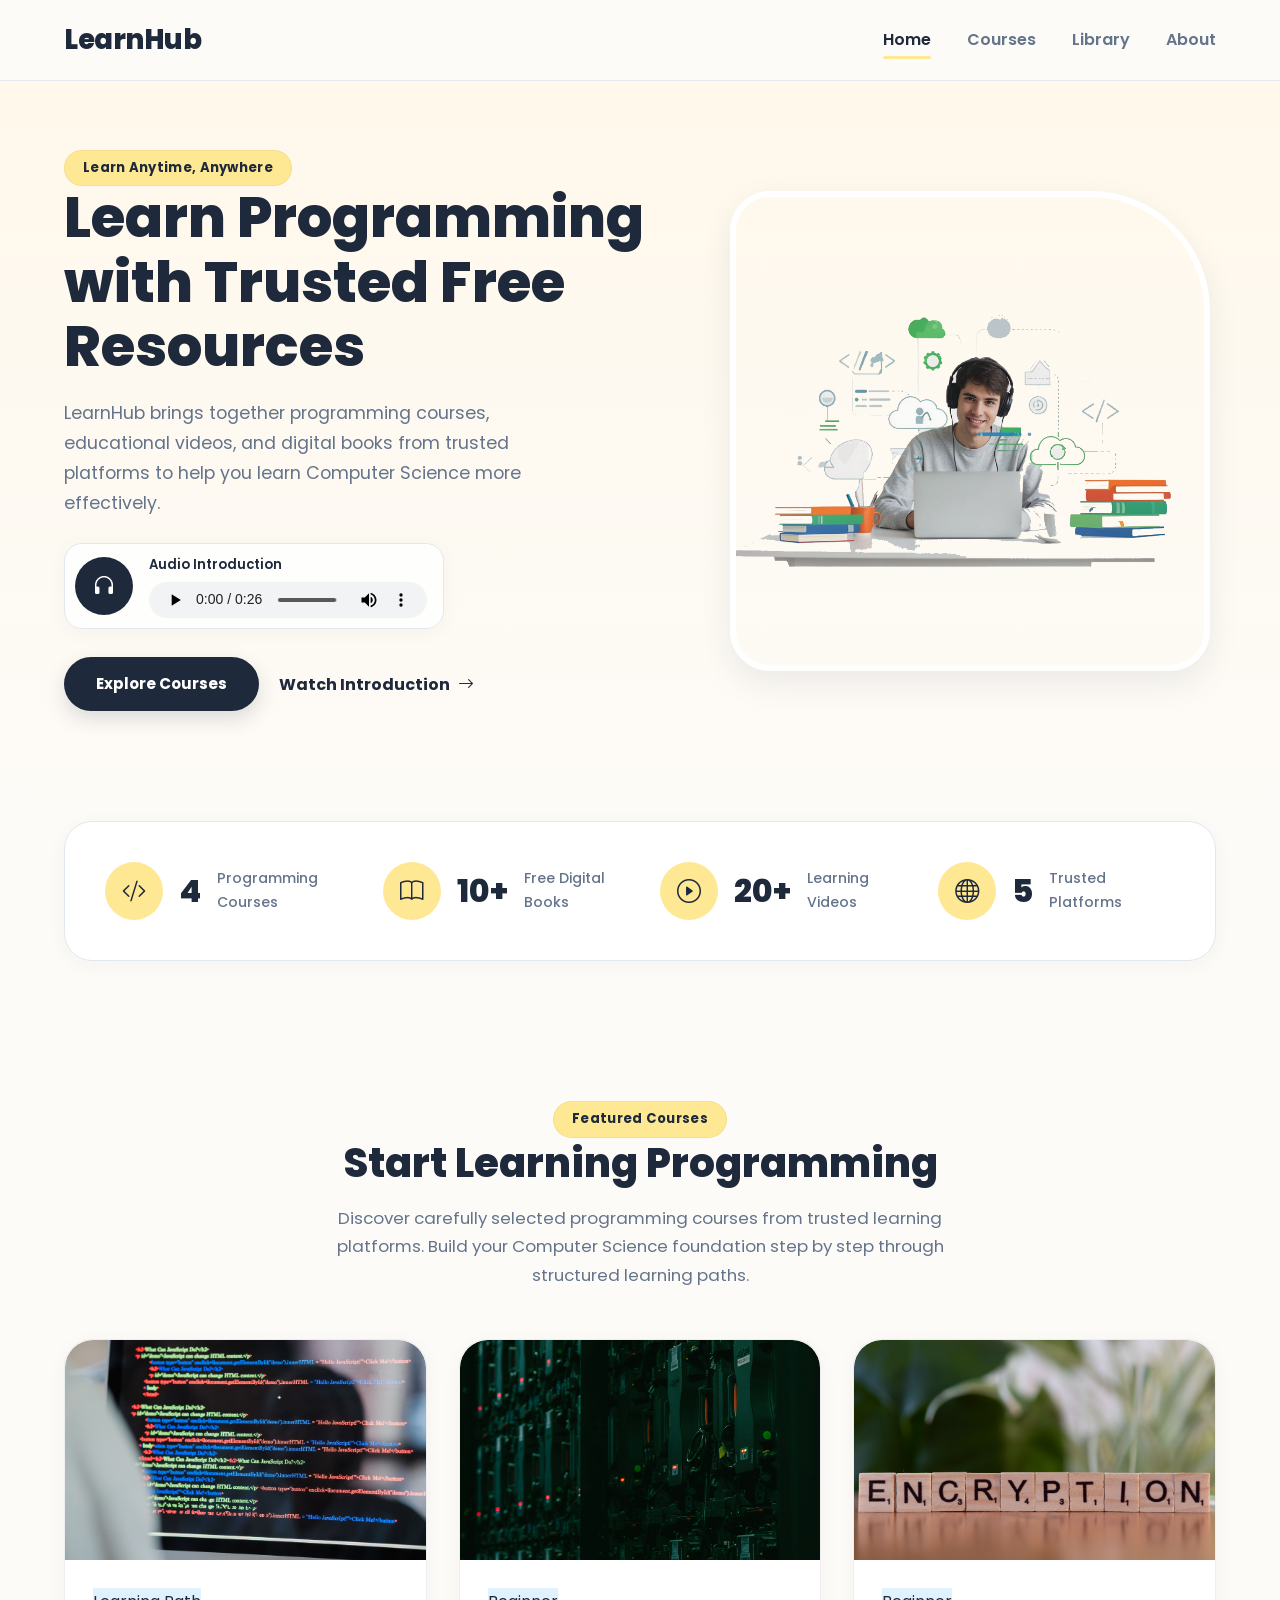
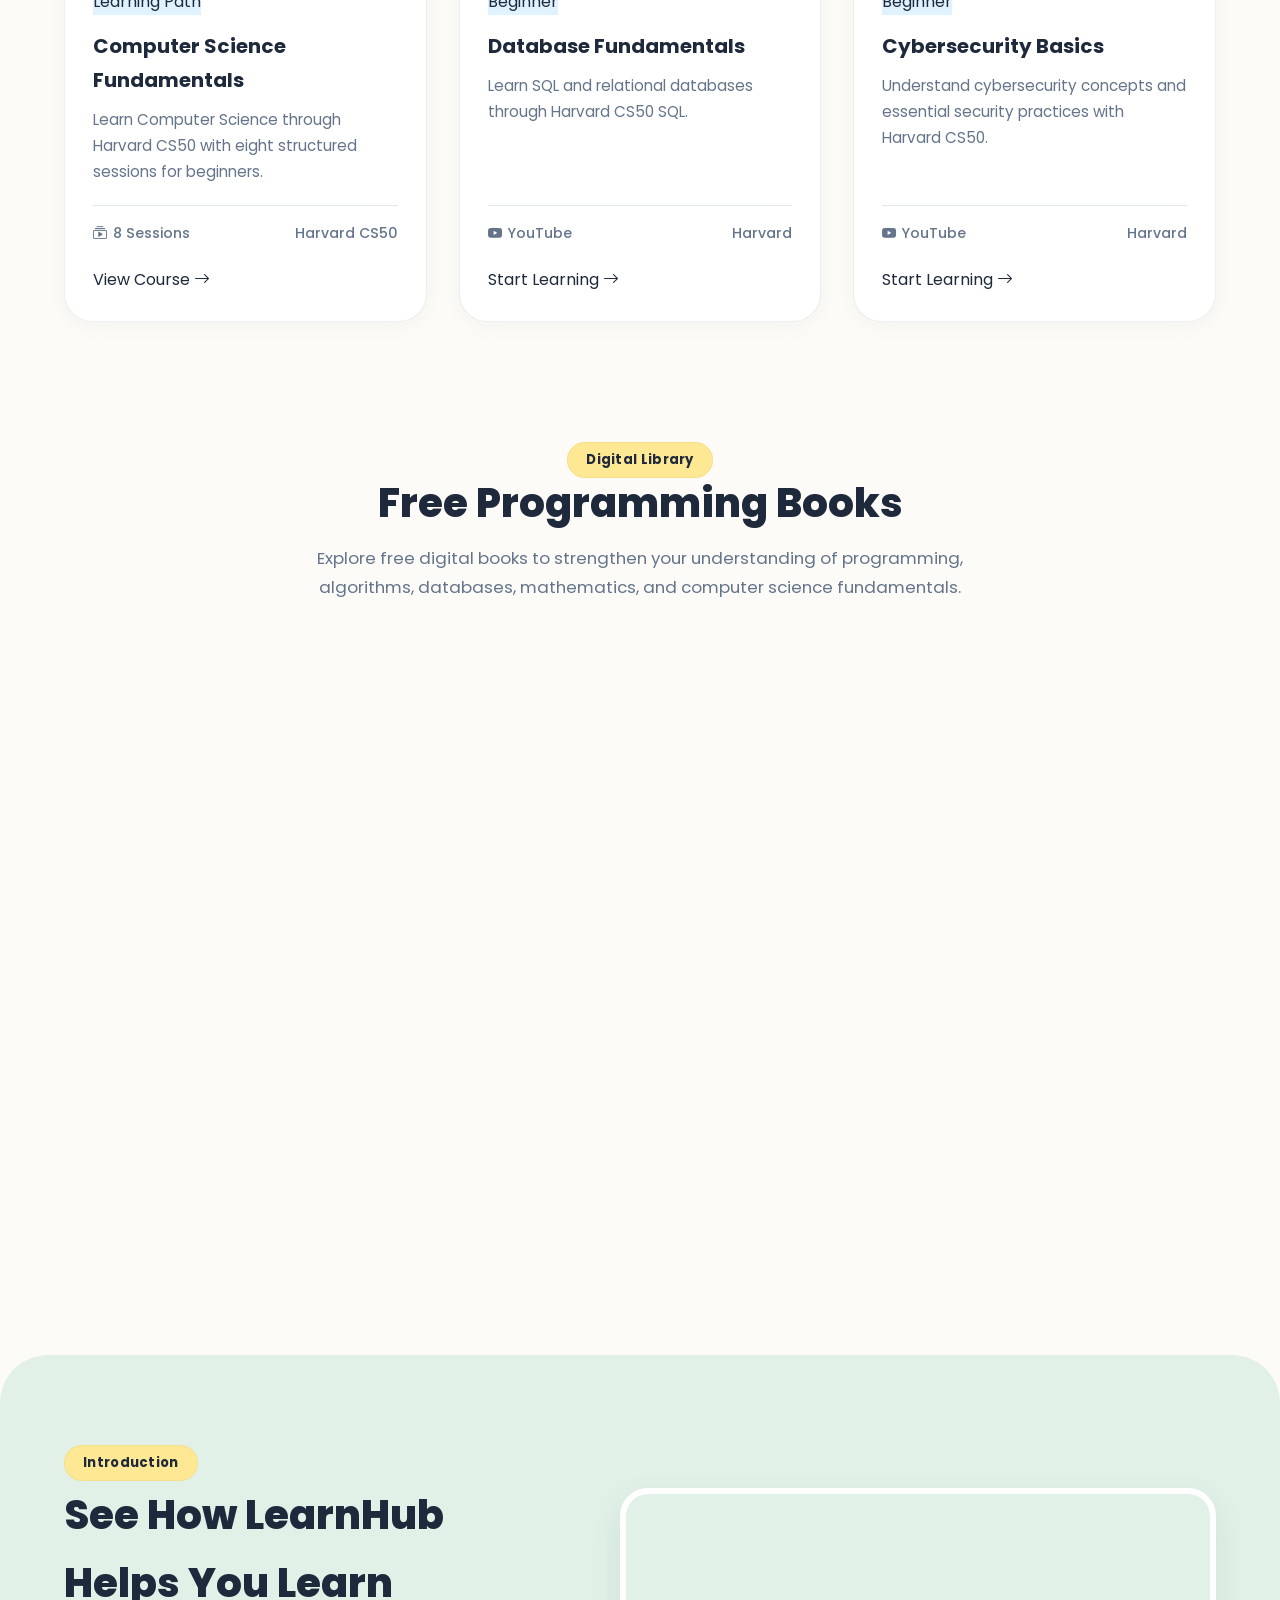
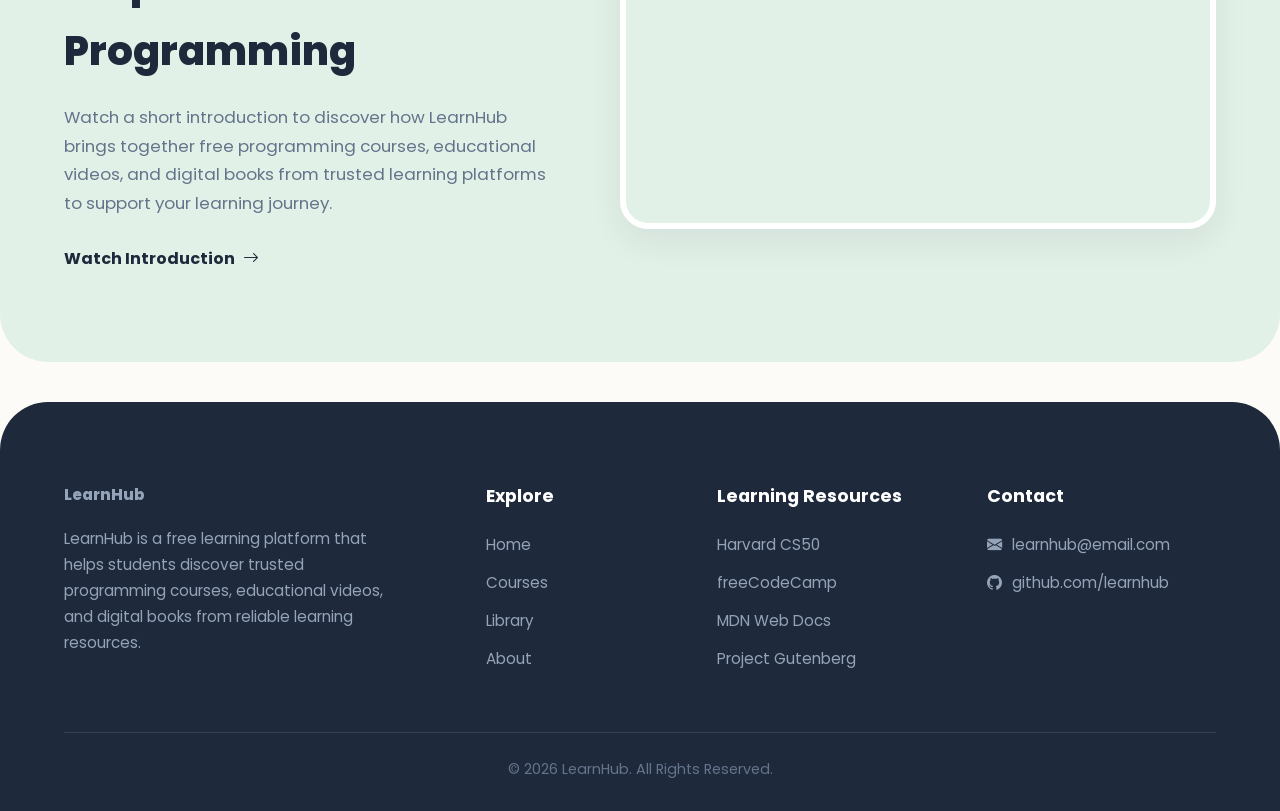
==== index.html @ 51d88cb7 "Add files via upload" ====
<!doctype html>
<html lang="en">
  <head>
    <meta charset="UTF-8" />

    <meta name="viewport" content="width=device-width, initial-scale=1.0" />

    <title>LearnHub | Free Programming Learning Platform</title>

    <link rel="preconnect" href="https://fonts.googleapis.com" />

    <link rel="preconnect" href="https://fonts.gstatic.com" crossorigin />

    <link
      href="https://fonts.googleapis.com/css2?family=Poppins:wght@300;400;500;600;700;800&display=swap"
      rel="stylesheet"
    />

    <link
      rel="stylesheet"
      href="https://cdn.jsdelivr.net/npm/bootstrap-icons@1.13.1/font/bootstrap-icons.min.css"
    />

    <link rel="stylesheet" href="styles.css" />
  </head>

  <body>
    <header>
      <nav class="navbar">
        <div class="container">
          <a href="index.html" class="logo"> LearnHub </a>

          <ul class="nav-links">
            <li>
              <a href="index.html" class="active">Home</a>
            </li>

            <li>
              <a href="courses.html">Courses</a>
            </li>

            <li>
              <a href="library.html">Library</a>
            </li>

            <li>
              <a href="about.html">About</a>
            </li>
          </ul>

          <button class="menu-toggle" aria-label="Open Menu">
            <i class="bi bi-list"></i>
          </button>
        </div>
      </nav>
    </header>

    <main>
      <!-- Hero -->
<section class="hero">
        <div class="container">
          <div class="hero-content">
            <div class="hero-text">
              <span class="hero-tag"> Learn Anytime, Anywhere </span>

              <h1>Learn Programming with Trusted Free Resources</h1>

              <p>
                LearnHub brings together programming courses, educational
                videos, and digital books from trusted platforms to help you
                learn Computer Science more effectively.
              </p>
      <!-- Audio -->
<div class="hero-audio" aria-label="LearnHub audio introduction">
                <div class="hero-audio-icon" aria-hidden="true">
                  <i class="bi bi-headphones"></i>
                </div>

                <div class="hero-audio-content">
                  <span class="hero-audio-label">Audio Introduction</span>
                  <audio
                    id="learnhub-audio"
                    controls
                    autoplay
                    preload="auto"
                    aria-label="LearnHub audio introduction"
                  >
                    <source
                      src="assets/audio/learnhub-intro.mp3"
                      type="audio/mpeg"
                    />
                    Your browser does not support the audio element.
                  </audio>
                </div>
              </div>

              <div class="hero-buttons">
                <a href="courses.html" class="btn btn-primary">
                  Explore Courses
                </a>

                <a href="#intro-video" class="link">
                  Watch Introduction

                  <i class="bi bi-arrow-right"></i>
                </a>
              </div>
            </div>

            <div class="hero-image">
              <img
                src="assets/images/hero.png"
                alt="Programming Learning Illustration"
              />
            </div>
          </div>
        </div>
      </section>
      <!-- Statistics -->
<section class="statistics">
        <div class="container">
          <div class="stats-container">
            <div class="stat-item">
              <i class="bi bi-code-slash"></i>

              <h3>4</h3>

              <p>Programming Courses</p>
            </div>

            <div class="stat-item">
              <i class="bi bi-book"></i>

              <h3>10+</h3>

              <p>Free Digital Books</p>
            </div>

            <div class="stat-item">
              <i class="bi bi-play-circle"></i>

              <h3>20+</h3>

              <p>Learning Videos</p>
            </div>

            <div class="stat-item">
              <i class="bi bi-globe"></i>

              <h3>5</h3>

              <p>Trusted Platforms</p>
            </div>
          </div>
        </div>
      </section>
      <!-- Courses -->
<section class="courses">
        <div class="container">
          <div class="section-title">
            <span class="section-tag"> Featured Courses </span>

            <h2>Start Learning Programming</h2>

            <p>
              Discover carefully selected programming courses from trusted
              learning platforms. Build your Computer Science foundation step by
              step through structured learning paths.
            </p>
          </div>

          <div class="course-container">
            <article class="course-card">
              <img
                src="assets/images/computer science.jpg"
                alt="Computer Science"
              />

              <div class="course-content">
                <span class="course-level"> Learning Path </span>

                <h3>Computer Science Fundamentals</h3>

                <p>
                  Learn Computer Science through Harvard CS50 with eight
                  structured sessions for beginners.
                </p>

                <div class="course-info">
                  <span>
                    <i class="bi bi-collection-play"></i>

                    8 Sessions
                  </span>

                  <span> Harvard CS50 </span>
                </div>

                <a href="course-detail.html" class="course-link">
                  View Course

                  <i class="bi bi-arrow-right"></i>
                </a>
              </div>
            </article>

            <article class="course-card">
              <img src="assets/images/data.jpg" alt="Database Fundamentals" />

              <div class="course-content">
                <span class="course-level"> Beginner </span>

                <h3>Database Fundamentals</h3>

                <p>
                  Learn SQL and relational databases through Harvard CS50 SQL.
                </p>

                <div class="course-info">
                  <span>
                    <i class="bi bi-youtube"></i>

                    YouTube
                  </span>

                  <span> Harvard </span>
                </div>

                <a
                  href="https://youtu.be/WXk7yDqsKxs"
                  target="_blank"
                  class="course-link"
                >
                  Start Learning

                  <i class="bi bi-arrow-right"></i>
                </a>
              </div>
            </article>

            <article class="course-card">
              <img src="assets/images/cybersecurity.jpg" alt="Cybersecurity" />

              <div class="course-content">
                <span class="course-level"> Beginner </span>

                <h3>Cybersecurity Basics</h3>

                <p>
                  Understand cybersecurity concepts and essential security
                  practices with Harvard CS50.
                </p>

                <div class="course-info">
                  <span>
                    <i class="bi bi-youtube"></i>

                    YouTube
                  </span>

                  <span> Harvard </span>
                </div>

                <a
                  href="https://youtu.be/9HOpanT0GRs"
                  target="_blank"
                  class="course-link"
                >
                  Start Learning

                  <i class="bi bi-arrow-right"></i>
                </a>
              </div>
            </article>
          </div>
        </div>
      </section>
      <!-- Library -->
<section class="library">
        <div class="container">
          <div class="section-title">
            <span class="section-tag"> Digital Library </span>

            <h2>Free Programming Books</h2>

            <p>
              Explore free digital books to strengthen your understanding of
              programming, algorithms, databases, mathematics, and computer
              science fundamentals.
            </p>
          </div>

          <div class="book-container">
            <article class="book-card">
              <img
                src="assets/images/book-calculus.png"
                alt="Calculus Made Easy"
              />

              <div class="book-content">
                <span class="book-category"> Mathematics </span>

                <h3>Calculus Made Easy</h3>

                <p>
                  A beginner-friendly introduction to calculus written in a
                  simple and practical style.
                </p>

                <a href="book-detail.html" class="book-link">
                  Read Book

                  <i class="bi bi-arrow-right"></i>
                </a>
              </div>
            </article>

            <article class="book-card">
              <img
                src="assets/images/book-allenB.png"
                alt="Python Crash Course"
              />

              <div class="book-content">
                <span class="book-category"> Programming </span>

                <h3>Python Crash Course</h3>

                <p>
                  Learn Python programming from the basics with practical
                  exercises and projects.
                </p>

                <a href="book-detail.html" class="book-link">
                  Read Book

                  <i class="bi bi-arrow-right"></i>
                </a>
              </div>
            </article>

            <article class="book-card">
              <img
                src="assets/images/book-allenB.png"
                alt="Introduction to Algorithms"
              />

              <div class="book-content">
                <span class="book-category"> Algorithms </span>

                <h3>Introduction to Algorithms</h3>

                <p>
                  Learn fundamental algorithms and data structures used in
                  modern software development.
                </p>

                <a href="book-detail.html" class="book-link">
                  Read Book

                  <i class="bi bi-arrow-right"></i>
                </a>
              </div>
            </article>

            <article class="book-card">
              <img src="assets/images/book-allenB.png" alt="SQL Guide" />

              <div class="book-content">
                <span class="book-category"> Database </span>

                <h3>SQL Guide</h3>

                <p>
                  Master SQL queries and relational database concepts through
                  practical examples.
                </p>

                <a href="book-detail.html" class="book-link">
                  Read Book

                  <i class="bi bi-arrow-right"></i>
                </a>
              </div>
            </article>
          </div>
        </div>
      </section>
      <!-- Video -->
<section class="intro-video" id="intro-video">
        <div class="container">
          <div class="intro-content">
            <div class="intro-text">
              <span class="section-tag"> Introduction </span>

              <h2>See How LearnHub Helps You Learn Programming</h2>

              <p>
                Watch a short introduction to discover how LearnHub brings
                together free programming courses, educational videos, and
                digital books from trusted learning platforms to support your
                learning journey.
              </p>

              <a
                href="https://www.youtube.com/watch?v=UuIEbpQms8o"
                target="_blank"
                class="link"
              >
                Watch Introduction

                <i class="bi bi-arrow-right"></i>
              </a>
            </div>

            <div class="intro-player">
              <iframe
                src="https://www.youtube.com/embed/UuIEbpQms8o"
                title="LearnHub Introduction"
                loading="lazy"
                allow="
                  accelerometer;
                  autoplay;
                  clipboard-write;
                  encrypted-media;
                  gyroscope;
                  picture-in-picture;
                  web-share;
                "
                allowfullscreen
              >
              </iframe>
            </div>
          </div>
        </div>
      </section>
    </main>

    <footer class="footer">
      <div class="container">
        <div class="footer-container">
          <div class="footer-column">
            <a href="index.html" class="footer-logo"> LearnHub </a>

            <p>
              LearnHub is a free learning platform that helps students discover
              trusted programming courses, educational videos, and digital books
              from reliable learning resources.
            </p>
          </div>

          <div class="footer-column">
            <h3>Explore</h3>

            <ul>
              <li>
                <a href="index.html">Home</a>
              </li>

              <li>
                <a href="courses.html">Courses</a>
              </li>

              <li>
                <a href="library.html">Library</a>
              </li>

              <li>
                <a href="about.html">About</a>
              </li>
            </ul>
          </div>

          <div class="footer-column">
            <h3>Learning Resources</h3>

            <ul>
              <li>
                <a href="https://cs50.harvard.edu/" target="_blank">
                  Harvard CS50
                </a>
              </li>

              <li>
                <a href="https://www.freecodecamp.org/" target="_blank">
                  freeCodeCamp
                </a>
              </li>

              <li>
                <a href="https://developer.mozilla.org/" target="_blank">
                  MDN Web Docs
                </a>
              </li>

              <li>
                <a href="https://www.gutenberg.org/" target="_blank">
                  Project Gutenberg
                </a>
              </li>
            </ul>
          </div>

          <div class="footer-column">
            <h3>Contact</h3>

            <ul>
              <li>
                <i class="bi bi-envelope-fill"></i>

                learnhub@email.com
              </li>

              <li>
                <i class="bi bi-github"></i>

                github.com/learnhub
              </li>
            </ul>
          </div>
        </div>

        <div class="footer-bottom">
          <p>© 2026 LearnHub. All Rights Reserved.</p>
        </div>
      </div>
    </footer>

    <script src="script.js"></script>
  </body>
</html>
---- styles.css ----
/* Variables */
:root {
  /* Colors */
  --primary: #ffe893; 
  --primary-hover: #ffd84d;
  --secondary: #1e293b; 
  --accent-mint: #e2f1e7; 
  --accent-cream: #fff8eb; 
  --accent-blue: #e0f2fe; 
  --accent-purple: #f3e8ff; 

  --background: #fdfbf7; 
  --surface: #ffffff;

  --text: #1e293b;
  --text-light: #64748b;

  --border: #e2e8f0;
  --border-card: rgba(30, 41, 59, 0.08);

  --radius-lg: 28px;
  --radius-md: 18px;
  --radius-sm: 12px;
  --radius-pill: 999px;

  --shadow-sm: 0 4px 20px rgba(30, 41, 59, 0.04);
  --shadow-md: 0 12px 32px rgba(30, 41, 59, 0.08);
  --shadow-hover: 0 20px 40px rgba(30, 41, 59, 0.12);

  --transition: all 0.3s cubic-bezier(0.4, 0, 0.2, 1);
}

/* Base styles */
* {
  margin: 0;
  padding: 0;
  box-sizing: border-box;
}

html {
  scroll-behavior: smooth;
  scroll-padding-top: 100px;
}

body {
  font-family: "Poppins", sans-serif;
  background: var(--background);
  color: var(--text);
  line-height: 1.7;
}

img {
  display: block;
  width: 100%;
  object-fit: cover;
  user-select: none;
  -webkit-user-drag: none;
}

a {
  color: inherit;
  text-decoration: none;
}

ul {
  list-style: none;
}

button {
  border: none;
  background: none;
  cursor: pointer;
  font: inherit;
}

.container {
  width: min(1200px, 90%);
  margin: auto;
}

section {
  padding: 80px 0;
}

/* Typography */
.hero-tag,
.section-tag,
.course-badge,
.book-category,
.book-source {
  display: inline-flex;
  align-items: center;
  padding: 6px 18px;
  border-radius: var(--radius-pill);
  background: var(--primary);
  color: var(--secondary);
  font-size: 0.82rem;
  font-weight: 700;
  letter-spacing: 0.3px;
  border: 1px solid rgba(0, 0, 0, 0.04);
}

.section-title {
  max-width: 680px;
  margin: 0 auto 50px;
  text-align: center;
}

.section-title h1,
.section-title h2 {
  margin-bottom: 16px;
  font-size: 2.5rem;
  font-weight: 800;
  line-height: 1.25;
  color: var(--secondary);
}

.section-title p {
  color: var(--text-light);
  font-size: 1.05rem;
}

/* Buttons */
.btn {
  display: inline-flex;
  align-items: center;
  justify-content: center;
  gap: 10px;
  padding: 14px 32px;
  border-radius: var(--radius-pill);
  font-weight: 700;
  font-size: 0.95rem;
  transition: var(--transition);
}

.btn-primary {
  background: var(--secondary);
  color: #fff;
  box-shadow: 0 8px 20px rgba(30, 41, 59, 0.15);
}

.btn-primary:hover {
  background: #0f172a;
  transform: translateY(-3px);
  box-shadow: 0 12px 25px rgba(30, 41, 59, 0.25);
}

.btn-outline {
  background: var(--surface);
  color: var(--secondary);
  border: 2px solid var(--border);
  box-shadow: var(--shadow-sm);
}

.btn-outline:hover {
  border-color: var(--secondary);
  background: var(--secondary);
  color: #fff;
  transform: translateY(-3px);
}

.link {
  display: inline-flex;
  align-items: center;
  gap: 8px;
  color: var(--secondary);
  font-weight: 700;
  transition: var(--transition);
}

.link:hover {
  gap: 12px;
}

/* Navbar */
.navbar {
  position: fixed;
  top: 0;
  left: 0;
  width: 100%;
  z-index: 99999;
  background: rgba(253, 251, 247, 0.9);
  backdrop-filter: blur(16px);
  -webkit-backdrop-filter: blur(16px);
  border-bottom: 1px solid var(--border);
  transition: var(--transition);
}

.navbar .container {
  display: flex;
  justify-content: space-between;
  align-items: center;
  min-height: 80px;
}

.logo {
  font-size: 1.7rem;
  font-weight: 800;
  color: var(--secondary);
  letter-spacing: -0.5px;
}

.nav-links {
  display: flex;
  align-items: center;
  gap: 36px;
}

.nav-links a {
  position: relative;
  color: var(--text-light);
  font-weight: 600;
  padding: 8px 0;
  transition: var(--transition);
}

.nav-links a:hover,
.nav-links a.active {
  color: var(--secondary);
}

.nav-links a::after {
  content: "";
  position: absolute;
  left: 50%;
  bottom: 0;
  width: 0;
  height: 3px;
  border-radius: var(--radius-pill);
  background: var(--primary);
  transition: var(--transition);
  transform: translateX(-50%);
}

.nav-links a:hover::after,
.nav-links a.active::after {
  width: 100%;
}

.menu-toggle {
  display: none;
  font-size: 1.8rem;
  color: var(--secondary);
}

/* Header space */
main {
  margin-top: 80px;
}

/* Page header */
.page-header {
  padding: 80px 0 40px;
  text-align: center;
  background: linear-gradient(
    180deg,
    var(--accent-cream) 0%,
    var(--background) 100%
  );
}

.page-header h1 {
  font-size: 2.8rem;
  font-weight: 800;
  color: var(--secondary);
  margin-bottom: 16px;
}

.page-header p {
  max-width: 680px;
  margin: 0 auto;
  color: var(--text-light);
  font-size: 1.05rem;
}

/* Search */
.course-search,
.library-search {
  padding: 0 0 40px;
}

.search-box {
  max-width: 580px;
  margin: 0 auto;
  display: flex;
  align-items: center;
  gap: 14px;
  background: var(--surface);
  padding: 12px 24px;
  border-radius: var(--radius-pill);
  border: 2px solid var(--border);
  box-shadow: var(--shadow-sm);
  transition: var(--transition);
}

.search-box:focus-within {
  border-color: var(--secondary);
  box-shadow: var(--shadow-md);
}

.search-box i {
  font-size: 1.2rem;
  color: var(--text-light);
}

.search-box input {
  width: 100%;
  border: none;
  outline: none;
  font-size: 1rem;
  font-family: inherit;
  background: transparent;
  color: var(--text);
}

/* Hero */
.hero {
  padding: 70px 0 90px;
  background: linear-gradient(
    180deg,
    var(--accent-cream) 0%,
    var(--background) 100%
  );
  border-bottom-left-radius: 48px;
  border-bottom-right-radius: 48px;
}

.hero-content {
  display: grid;
  grid-template-columns: 1.1fr 0.9fr;
  align-items: center;
  gap: 60px;
}

.hero-text h1 {
  margin-bottom: 20px;
  font-size: 3.5rem;
  font-weight: 800;
  line-height: 1.15;
  color: var(--secondary);
}

.hero-text p {
  max-width: 520px;
  margin-bottom: 24px;
  color: var(--text-light);
  font-size: 1.1rem;
}

/* Hero audio */
.hero-audio {
  width: 100%;
  max-width: 380px;
  display: grid;
  grid-template-columns: 58px 1fr;
  align-items: center;
  gap: 16px;
  margin-bottom: 28px;
  padding: 10px 16px 10px 10px;
  background: rgba(255, 255, 255, 0.82);
  border: 1px solid var(--border);
  border-radius: var(--radius-md);
  box-shadow: var(--shadow-sm);
}

.hero-audio-icon {
  width: 58px;
  height: 58px;
  display: flex;
  align-items: center;
  justify-content: center;
  border-radius: 50%;
  background: var(--secondary);
  color: #ffffff;
  font-size: 1.5rem;
}

.hero-audio-content {
  min-width: 0;
}

.hero-audio-label {
  display: block;
  margin-bottom: 6px;
  color: var(--secondary);
  font-size: 0.82rem;
  font-weight: 600;
}

.hero-audio audio {
  display: block;
  width: 100%;
  height: 36px;
}

.hero-buttons {
  display: flex;
  align-items: center;
  gap: 20px;
  flex-wrap: wrap;
}

.hero-image {
  display: flex;
  justify-content: center;
}

.hero-image img {
  width: 100%;
  max-width: 480px;
  border-radius: 40px 120px 40px 40px;
  box-shadow: var(--shadow-md);
  border: 6px solid #ffffff;
}

/* Statistics */
.statistics {
  padding: 20px 0 80px;
}

.stats-container {
  display: grid;
  grid-template-columns: repeat(4, 1fr);
  gap: 24px;
  background: var(--surface);
  padding: 32px;
  border-radius: var(--radius-lg);
  box-shadow: var(--shadow-sm);
  border: 1px solid var(--border);
}

.stat-item {
  display: flex;
  align-items: center;
  gap: 16px;
  padding: 8px;
}

.stat-item i {
  display: flex;
  align-items: center;
  justify-content: center;
  width: 58px;
  height: 58px;
  border-radius: 50%;
  background: var(--primary);
  color: var(--secondary);
  font-size: 1.5rem;
  flex-shrink: 0;
}

.stat-item h3 {
  font-size: 2rem;
  font-weight: 800;
  color: var(--secondary);
  line-height: 1;
}

.stat-item p {
  color: var(--text-light);
  font-size: 0.88rem;
  font-weight: 500;
}

/* Courses */
.courses {
  padding: 60px 0;
}

.course-container {
  display: grid;
  grid-template-columns: repeat(auto-fill, minmax(320px, 1fr));
  gap: 32px;
}

.course-card {
  background: var(--surface);
  border: 1px solid var(--border-card);
  border-radius: var(--radius-lg);
  overflow: hidden;
  box-shadow: var(--shadow-sm);
  transition: var(--transition);
  display: flex;
  flex-direction: column;
}

.course-card:hover {
  transform: translateY(-8px);
  box-shadow: var(--shadow-hover);
}

.course-card img {
  height: 220px;
  border-top-left-radius: var(--radius-lg);
  border-top-right-radius: var(--radius-lg);
}

.course-content {
  padding: 28px;
  display: flex;
  flex-direction: column;
  flex-grow: 1;
}

.course-level {
  background: var(--accent-blue);
  color: var(--secondary);
  align-self: flex-start;
  margin-bottom: 14px;
}

.course-content h3 {
  margin-bottom: 10px;
  font-size: 1.25rem;
  font-weight: 700;
  color: var(--secondary);
}

.course-content p {
  margin-bottom: 20px;
  color: var(--text-light);
  font-size: 0.95rem;
  flex-grow: 1;
}

.course-info {
  display: flex;
  justify-content: space-between;
  align-items: center;
  margin-bottom: 20px;
  padding-top: 16px;
  border-top: 1px solid var(--border);
  color: var(--text-light);
  font-size: 0.88rem;
  font-weight: 500;
}

.course-info span {
  display: flex;
  align-items: center;
  gap: 6px;
}

/* Library */
.library {
  padding: 60px 0;
}

.book-container {
  display: grid;
  grid-template-columns: repeat(auto-fill, minmax(240px, 1fr));
  gap: 28px;
}

.book-card {
  background: var(--surface);
  border-radius: var(--radius-lg);
  border: 1px solid var(--border-card);
  overflow: hidden;
  box-shadow: var(--shadow-sm);
  transition: var(--transition);
  display: flex;
  flex-direction: column;
}

.book-card:hover {
  transform: translateY(-8px);
  box-shadow: var(--shadow-hover);
}

.book-card img {
  height: 310px;
}

.book-content {
  padding: 22px;
  display: flex;
  flex-direction: column;
  flex-grow: 1;
}

.book-source {
  background: var(--accent-cream);
  align-self: flex-start;
  margin-bottom: 12px;
}

.book-content h3 {
  font-size: 1.1rem;
  font-weight: 700;
  margin-bottom: 6px;
  color: var(--secondary);
}

.book-content p {
  font-size: 0.9rem;
  color: var(--text-light);
  margin-bottom: 20px;
  flex-grow: 1;
}

/* Library note */
.library-note {
  padding: 40px 0 80px;
}

.note-card {
  display: flex;
  gap: 20px;
  background: var(--accent-blue);
  padding: 30px;
  border-radius: var(--radius-lg);
  align-items: flex-start;
  border: 1px solid rgba(0, 0, 0, 0.05);
}

.note-card i {
  font-size: 2rem;
  color: var(--secondary);
  flex-shrink: 0;
}

.note-card h3 {
  font-size: 1.2rem;
  font-weight: 700;
  margin-bottom: 8px;
  color: var(--secondary);
}

.note-card p {
  color: var(--text-light);
  font-size: 0.95rem;
}

/* Details */
.course-banner,
.book-banner {
  padding: 60px 0;
  background: var(--accent-cream);
  border-bottom-left-radius: 48px;
  border-bottom-right-radius: 48px;
}

.course-banner-content,
.book-banner-content {
  display: grid;
  grid-template-columns: 1fr 1fr;
  align-items: center;
  gap: 60px;
}

.book-banner-content {
  grid-template-columns: 0.8fr 1.2fr;
}

.book-cover img,
.course-detail-image img {
  border-radius: var(--radius-lg);
  box-shadow: var(--shadow-md);
  border: 6px solid #ffffff;
}

.course-detail-info h1,
.book-info h1 {
  font-size: 2.8rem;
  font-weight: 800;
  color: var(--secondary);
  margin: 16px 0;
  line-height: 1.2;
}

.course-summary,
.book-summary {
  color: var(--text-light);
  font-size: 1.05rem;
  margin-bottom: 28px;
}

.course-meta,
.book-meta {
  display: flex;
  flex-wrap: wrap;
  gap: 20px;
  margin-bottom: 32px;
}

.meta-item {
  display: flex;
  align-items: center;
  gap: 8px;
  font-weight: 600;
  font-size: 0.9rem;
  color: var(--secondary);
}

.meta-item i {
  color: var(--text-light);
}

/* Sessions */
.course-sessions {
  background: var(--surface);
}

.session-container {
  display: flex;
  flex-direction: column;
  gap: 16px;
  max-width: 850px;
  margin: 0 auto;
}

.session-card {
  display: flex;
  align-items: center;
  gap: 24px;
  padding: 24px;
  background: var(--background);
  border-radius: var(--radius-md);
  border: 1px solid var(--border);
  transition: var(--transition);
}

.session-card:hover {
  transform: translateX(6px);
  border-color: var(--secondary);
}

.session-number {
  font-size: 1.5rem;
  font-weight: 800;
  color: var(--text-light);
  width: 40px;
}

.session-content {
  flex-grow: 1;
}

.session-content h3 {
  font-size: 1.15rem;
  font-weight: 700;
  color: var(--secondary);
}

.session-content p {
  font-size: 0.9rem;
  color: var(--text-light);
}

/* Info cards */
.info-container,
.outcome-container,
.why-read-container,
.mission-container,
.resource-container {
  display: grid;
  grid-template-columns: repeat(auto-fit, minmax(260px, 1fr));
  gap: 24px;
}

.info-card,
.outcome-card,
.why-card,
.mission-card,
.resource-card {
  background: var(--surface);
  padding: 30px;
  border-radius: var(--radius-lg);
  border: 1px solid var(--border-card);
  box-shadow: var(--shadow-sm);
  transition: var(--transition);
}

.info-card:hover,
.outcome-card:hover,
.why-card:hover,
.mission-card:hover,
.resource-card:hover {
  transform: translateY(-5px);
  box-shadow: var(--shadow-md);
}

.info-card i,
.why-card i,
.mission-card i,
.resource-card i {
  font-size: 2rem;
  color: var(--secondary);
  margin-bottom: 16px;
  display: inline-block;
}

.outcome-card {
  display: flex;
  align-items: flex-start;
  gap: 16px;
}

.outcome-card i {
  font-size: 1.5rem;
  color: #10b981;
}

.info-card h3,
.why-card h3,
.mission-card h3,
.resource-card h3 {
  font-size: 1.2rem;
  font-weight: 700;
  margin-bottom: 10px;
  color: var(--secondary);
}

/* Back button */
.book-navigation,
.course-navigation {
  text-align: center;
  padding: 40px 0 80px;
}



/* Search form */
.search-form {
  border: 2px solid var(--border);
}

.search-form .search-submit {
  width: 42px;
  height: 42px;
  flex: 0 0 42px;
  display: inline-flex;
  align-items: center;
  justify-content: center;
  border: none;
  border-radius: 50%;
  background: var(--secondary);
  color: #ffffff;
  cursor: pointer;
  transition: var(--transition);
}

.search-form .search-submit:hover {
  transform: translateX(2px);
  opacity: 0.9;
}

/* Course table */
.course-information {
  background: var(--accent-cream);
}

.table-wrapper {
  max-width: 850px;
  margin: 0 auto;
  overflow-x: auto;
  background: var(--surface);
  border: 1px solid var(--border-card);
  border-radius: var(--radius-lg);
  box-shadow: var(--shadow-sm);
}

.course-table {
  width: 100%;
  border-collapse: collapse;
  min-width: 620px;
}

.course-table th,
.course-table td {
  padding: 18px 22px;
  text-align: left;
  border-bottom: 1px solid var(--border);
}

.course-table thead th {
  background: var(--secondary);
  color: #ffffff;
  font-weight: 700;
}

.course-table tbody th {
  width: 34%;
  color: var(--secondary);
  font-weight: 700;
  background: var(--background);
}

.course-table tbody td {
  color: var(--text-light);
}

.course-table tbody tr:last-child th,
.course-table tbody tr:last-child td {
  border-bottom: none;
}

.course-table tbody tr:hover th,
.course-table tbody tr:hover td {
  background: var(--accent-mint);
}

.text-note {
  margin-top: 18px;
  color: var(--text-light);
}

/* Video */
.intro-video {
  background: var(--accent-mint);
  border-radius: 48px;
  padding: 90px 0;
  margin: 40px 0;
}

.intro-content {
  display: grid;
  grid-template-columns: 1fr 1.2fr;
  align-items: center;
  gap: 60px;
}

.intro-text h2 {
  font-size: 2.5rem;
  font-weight: 800;
  margin-bottom: 18px;
  color: var(--secondary);
}

.intro-text p {
  margin-bottom: 28px;
  color: var(--text-light);
  font-size: 1.05rem;
}

.intro-player {
  border-radius: var(--radius-lg);
  overflow: hidden;
  box-shadow: var(--shadow-md);
  border: 6px solid #ffffff;
}

.intro-player iframe {
  width: 100%;
  aspect-ratio: 16/9;
  border: 0;
  display: block;
}

/* Footer */
.footer {
  padding: 80px 0 30px;
  background: var(--secondary);
  color: #f8fafc;
  border-top-left-radius: 48px;
  border-top-right-radius: 48px;
  margin-top: 40px;
}

.footer-container {
  display: grid;
  grid-template-columns: 2fr 1fr 1.2fr 1.2fr;
  gap: 40px;
}

.footer-logo {
  font-size: 1.8rem;
  font-weight: 800;
  color: #fff;
  margin-bottom: 18px;
  display: inline-block;
}

.footer-column p {
  color: #94a3b8;
  font-size: 0.95rem;
  max-width: 320px;
}

.footer-column h3 {
  color: #fff;
  font-size: 1.1rem;
  font-weight: 700;
  margin-bottom: 20px;
}

.footer-column ul {
  display: flex;
  flex-direction: column;
  gap: 12px;
}

.footer-column a,
.footer-column li {
  color: #94a3b8;
  font-size: 0.95rem;
  transition: var(--transition);
  display: flex;
  align-items: center;
  gap: 10px;
}

.footer-column a:hover {
  color: var(--primary);
}

.footer-bottom {
  margin-top: 60px;
  padding-top: 24px;
  border-top: 1px solid rgba(255, 255, 255, 0.1);
  text-align: center;
  color: #64748b;
  font-size: 0.9rem;
}

/* Animations */
.stat-item,
.course-card,
.book-card,
.session-card,
.info-card,
.why-card,
.mission-card,
.resource-card {
  opacity: 0;
  transform: translateY(25px);
  transition:
    opacity 0.5s ease,
    transform 0.5s ease;
}

.show-item {
  opacity: 1 !important;
  transform: translateY(0) !important;
}

/* Responsive */
@media (max-width: 992px) {
  section {
    padding: 60px 0;
  }

  .hero-content,
  .intro-content,
  .course-banner-content,
  .book-banner-content,
  .footer-container {
    grid-template-columns: 1fr;
    gap: 40px;
  }

  .hero-text,
  .intro-text,
  .footer-column {
    text-align: center;
  }

  .hero-text p {
    margin-left: auto;
    margin-right: auto;
  }

  .hero-buttons {
    justify-content: center;
  }

  .hero-image,
  .book-cover {
    order: -1;
  }

  .stats-container {
    grid-template-columns: repeat(2, 1fr);
  }
}

@media (max-width: 768px) {
  .nav-links {
    position: fixed;
    top: 80px;
    left: 0;
    width: 100%;
    display: none;
    flex-direction: column;
    padding: 24px;
    background: var(--surface);
    border-bottom: 1px solid var(--border);
    box-shadow: var(--shadow-md);
  }

  .nav-links.show {
    display: flex;
  }

  .menu-toggle {
    display: flex;
  }

  .hero-audio {
    grid-template-columns: 50px 1fr;
    gap: 12px;
    padding-right: 12px;
  }

  .hero-audio-icon {
    width: 50px;
    height: 50px;
    font-size: 1.3rem;
  }

  .hero-text h1,
  .page-header h1,
  .course-detail-info h1,
  .book-info h1 {
    font-size: 2.2rem;
  }

  .section-title h2 {
    font-size: 1.8rem;
  }

  .session-card {
    flex-direction: column;
    text-align: center;
  }
}

@media (max-width: 576px) {
  .stats-container {
    grid-template-columns: 1fr;
  }

  .hero-buttons {
    flex-direction: column;
    width: 100%;
  }

  .hero-buttons .btn {
    width: 100%;
  }

  .hero-buttons .link {
    width: 100%;
    justify-content: center;
  }

  .hero-audio {
    grid-template-columns: 44px 1fr;
    gap: 10px;
    padding: 8px 10px 8px 8px;
  }

  .hero-audio-icon {
    width: 44px;
    height: 44px;
    font-size: 1.1rem;
  }

  .hero-audio-label {
    font-size: 0.75rem;
  }
}
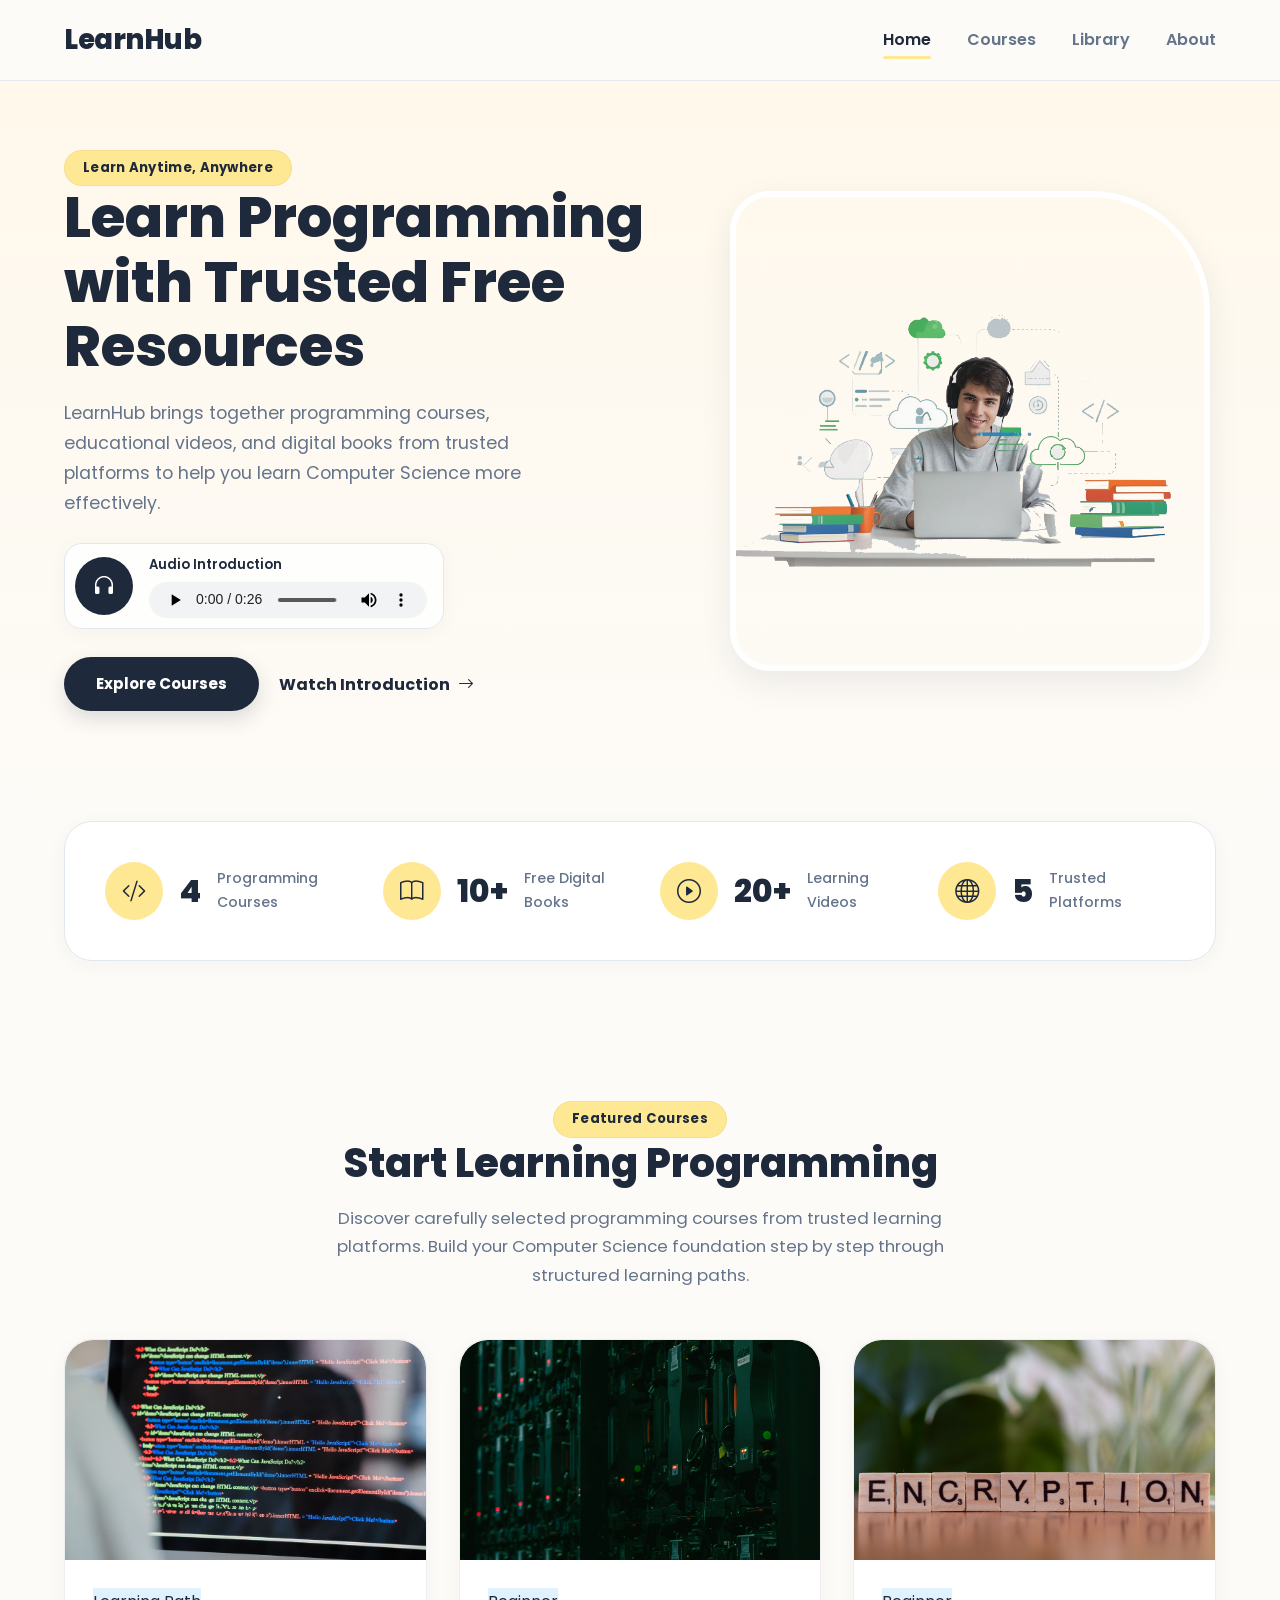
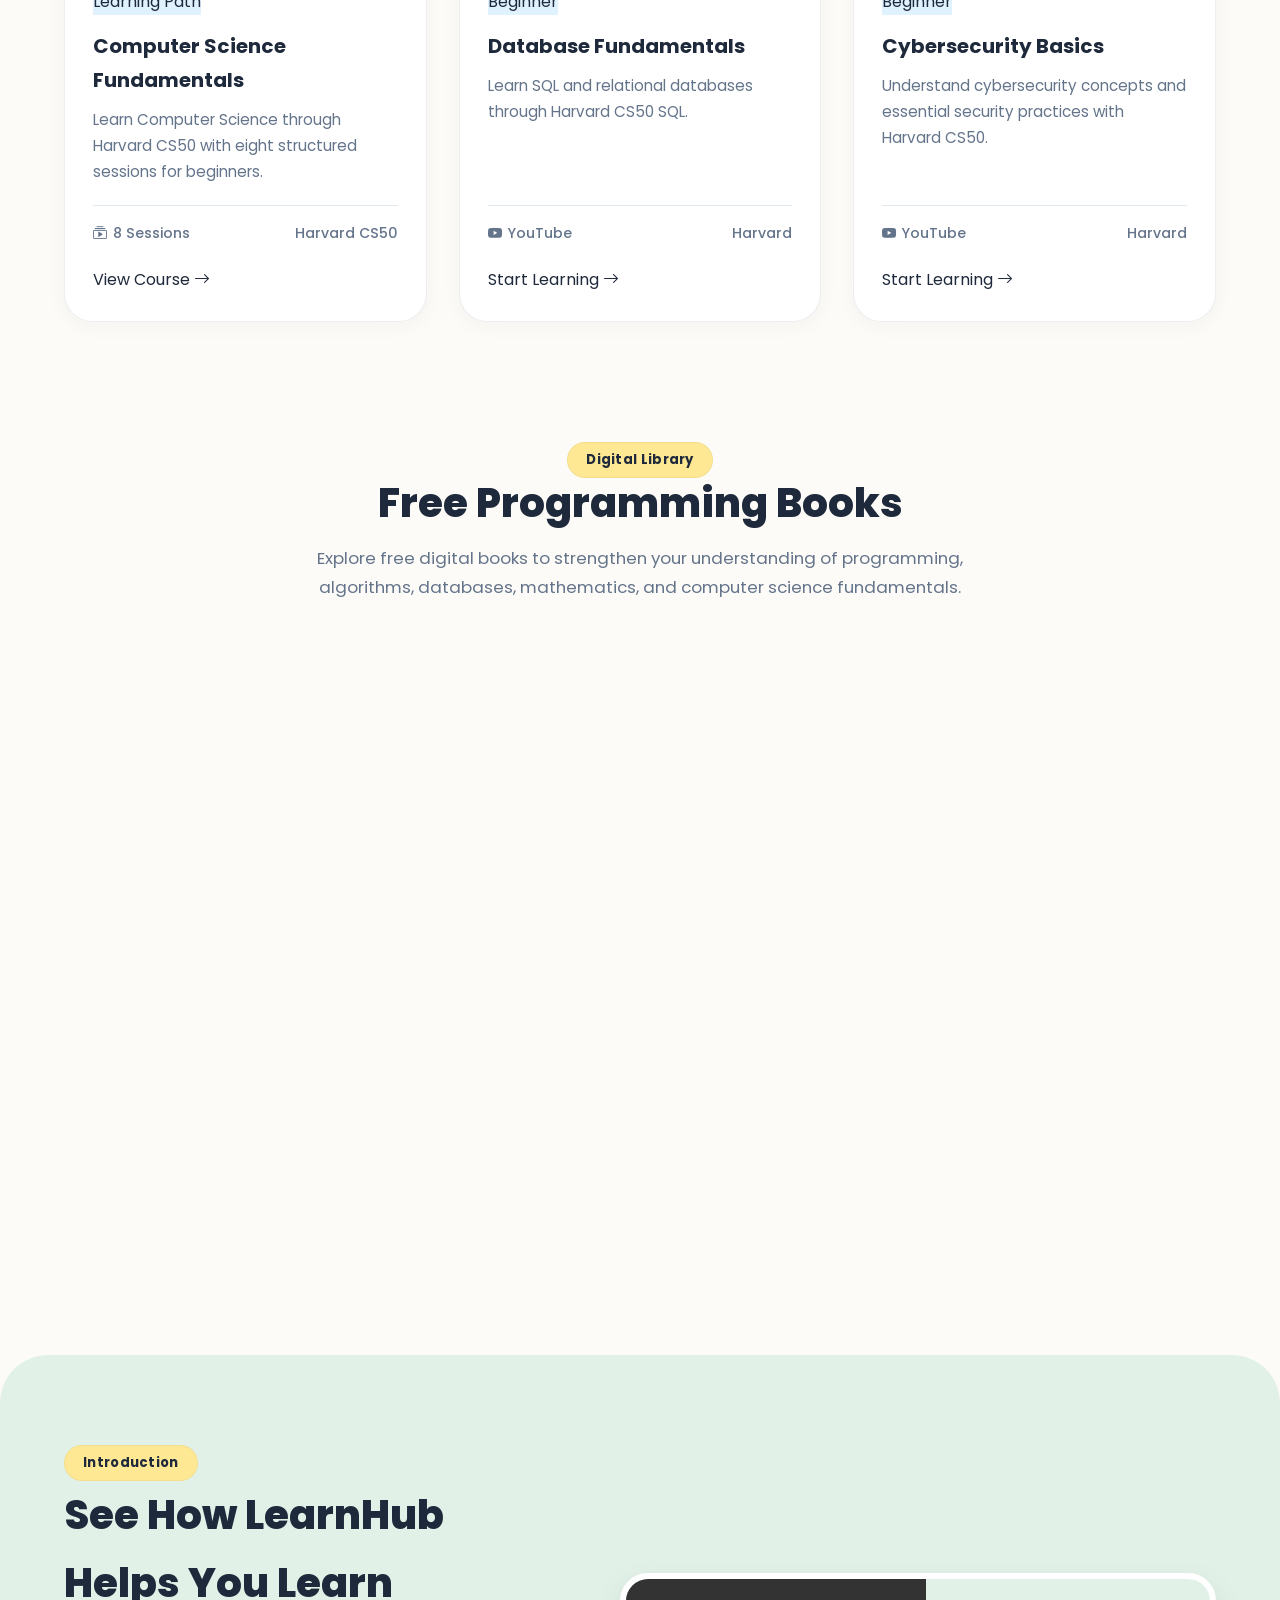
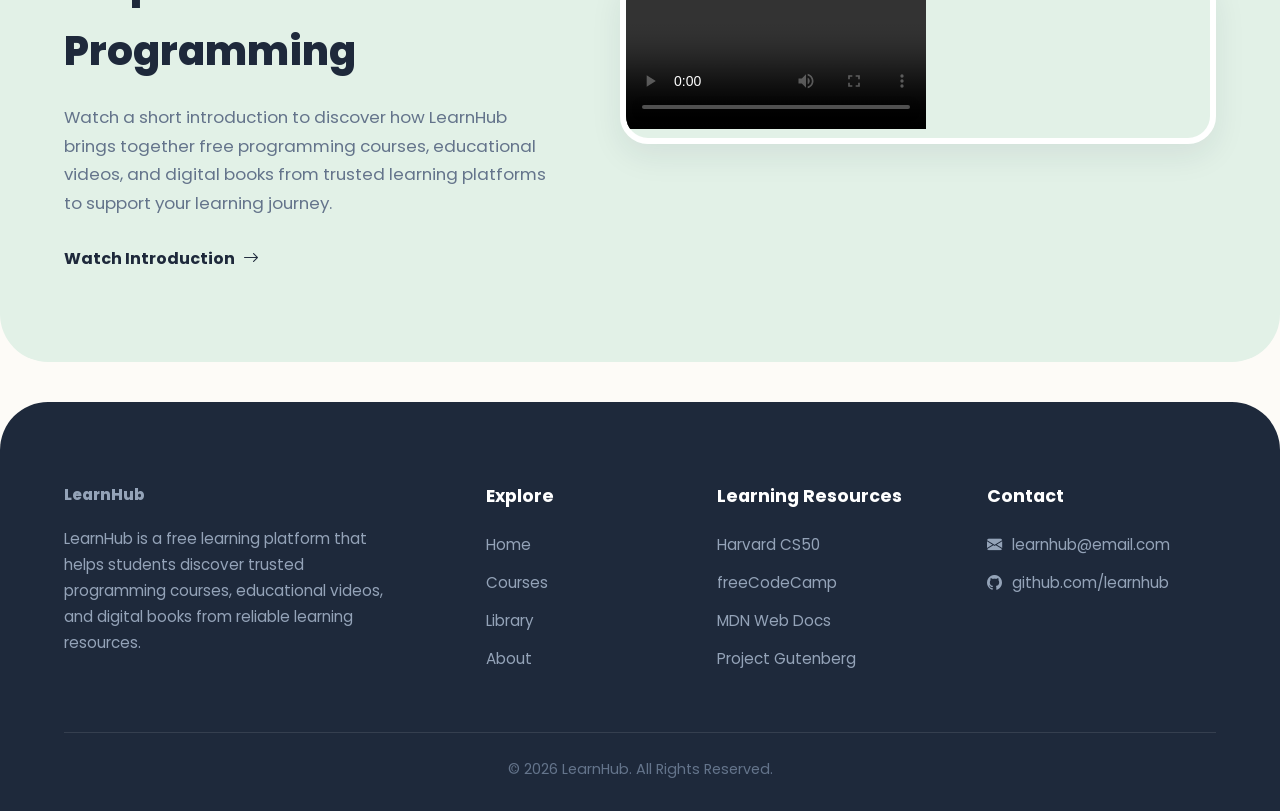
==== commit bfdefbe6: "Update index.html" ====
--- a/index.html
+++ b/index.html
@@ -414,22 +414,15 @@
             </div>
 
             <div class="intro-player">
-              <iframe
-                src="https://www.youtube.com/embed/UuIEbpQms8o"
-                title="LearnHub Introduction"
-                loading="lazy"
-                allow="
-                  accelerometer;
-                  autoplay;
-                  clipboard-write;
-                  encrypted-media;
-                  gyroscope;
-                  picture-in-picture;
-                  web-share;
-                "
-                allowfullscreen
+              <video
+                controls
+                preload="metadata"
+                playsinline
+                aria-label="LearnHub Introduction"
               >
-              </iframe>
+                <source src="assets/video/video-introduction.mp4" type="video/mp4" />
+                Your browser does not support the video element.
+              </video>
             </div>
           </div>
         </div>
